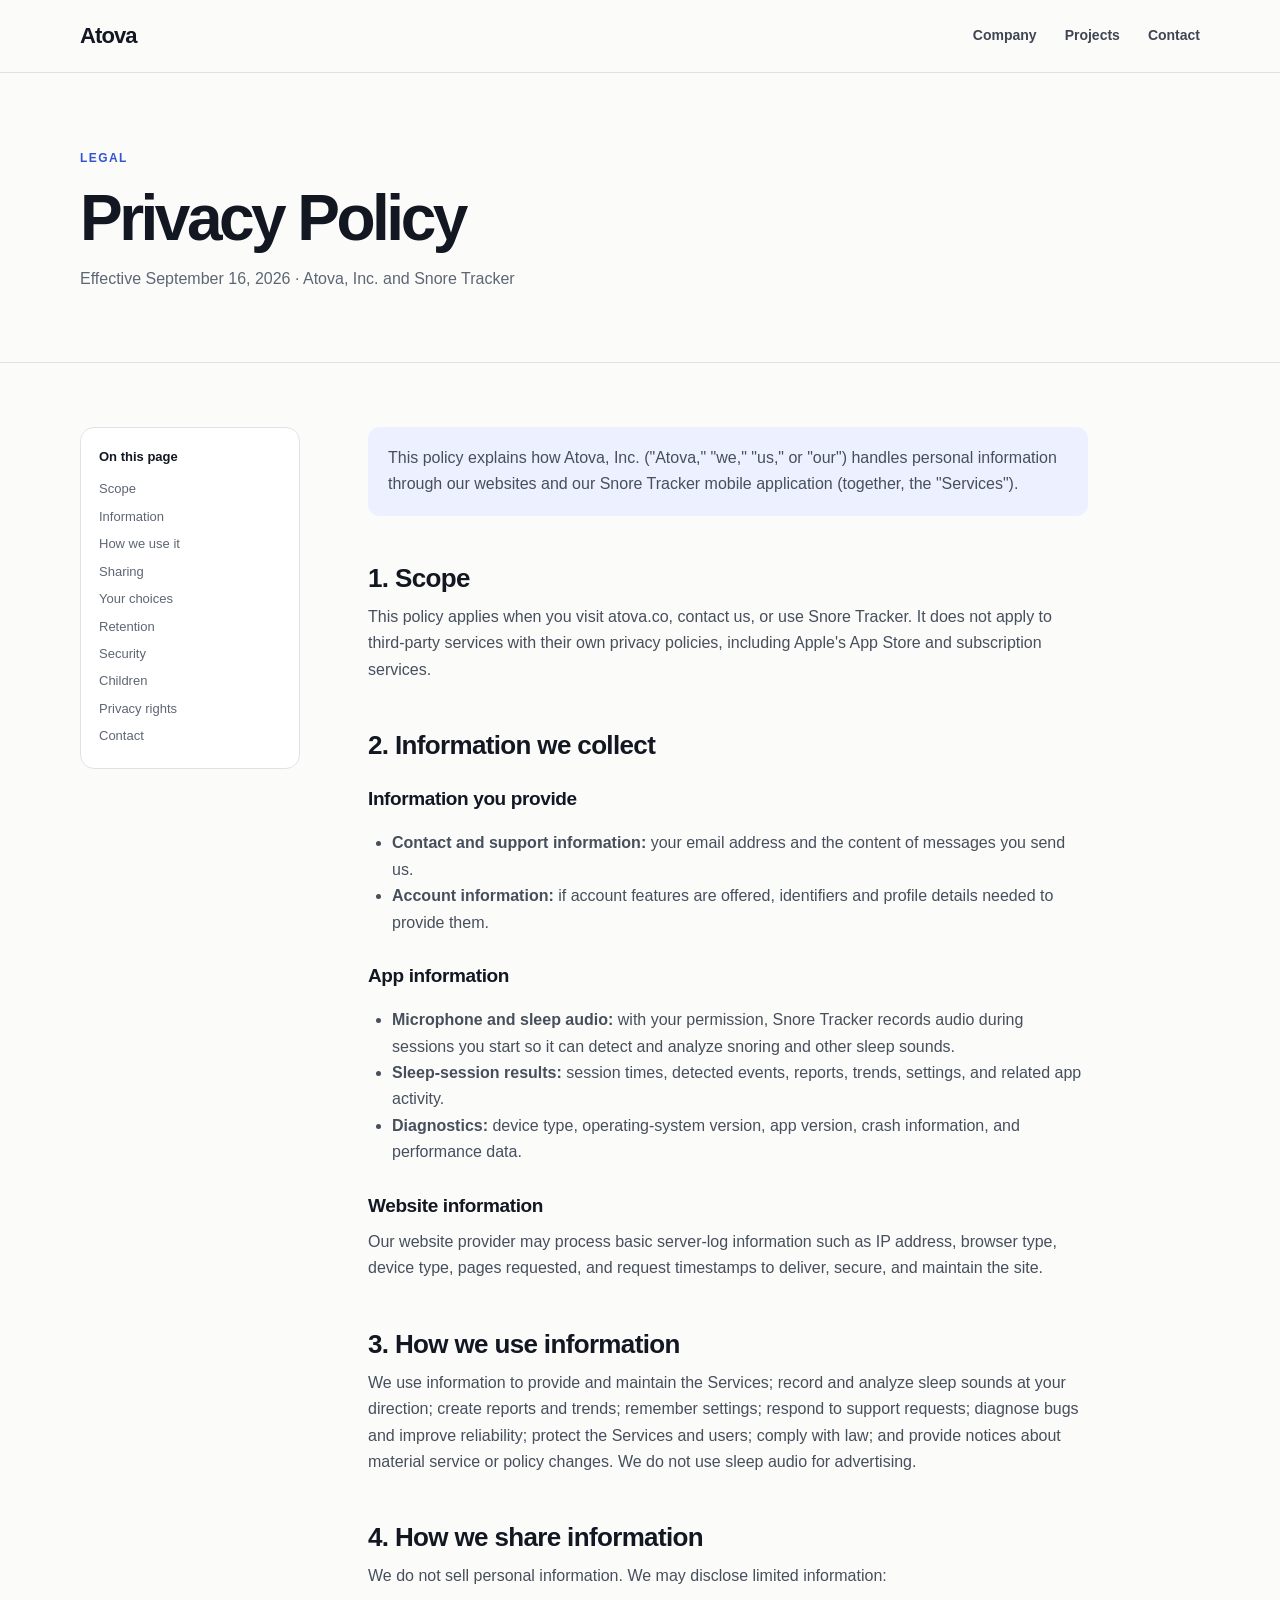
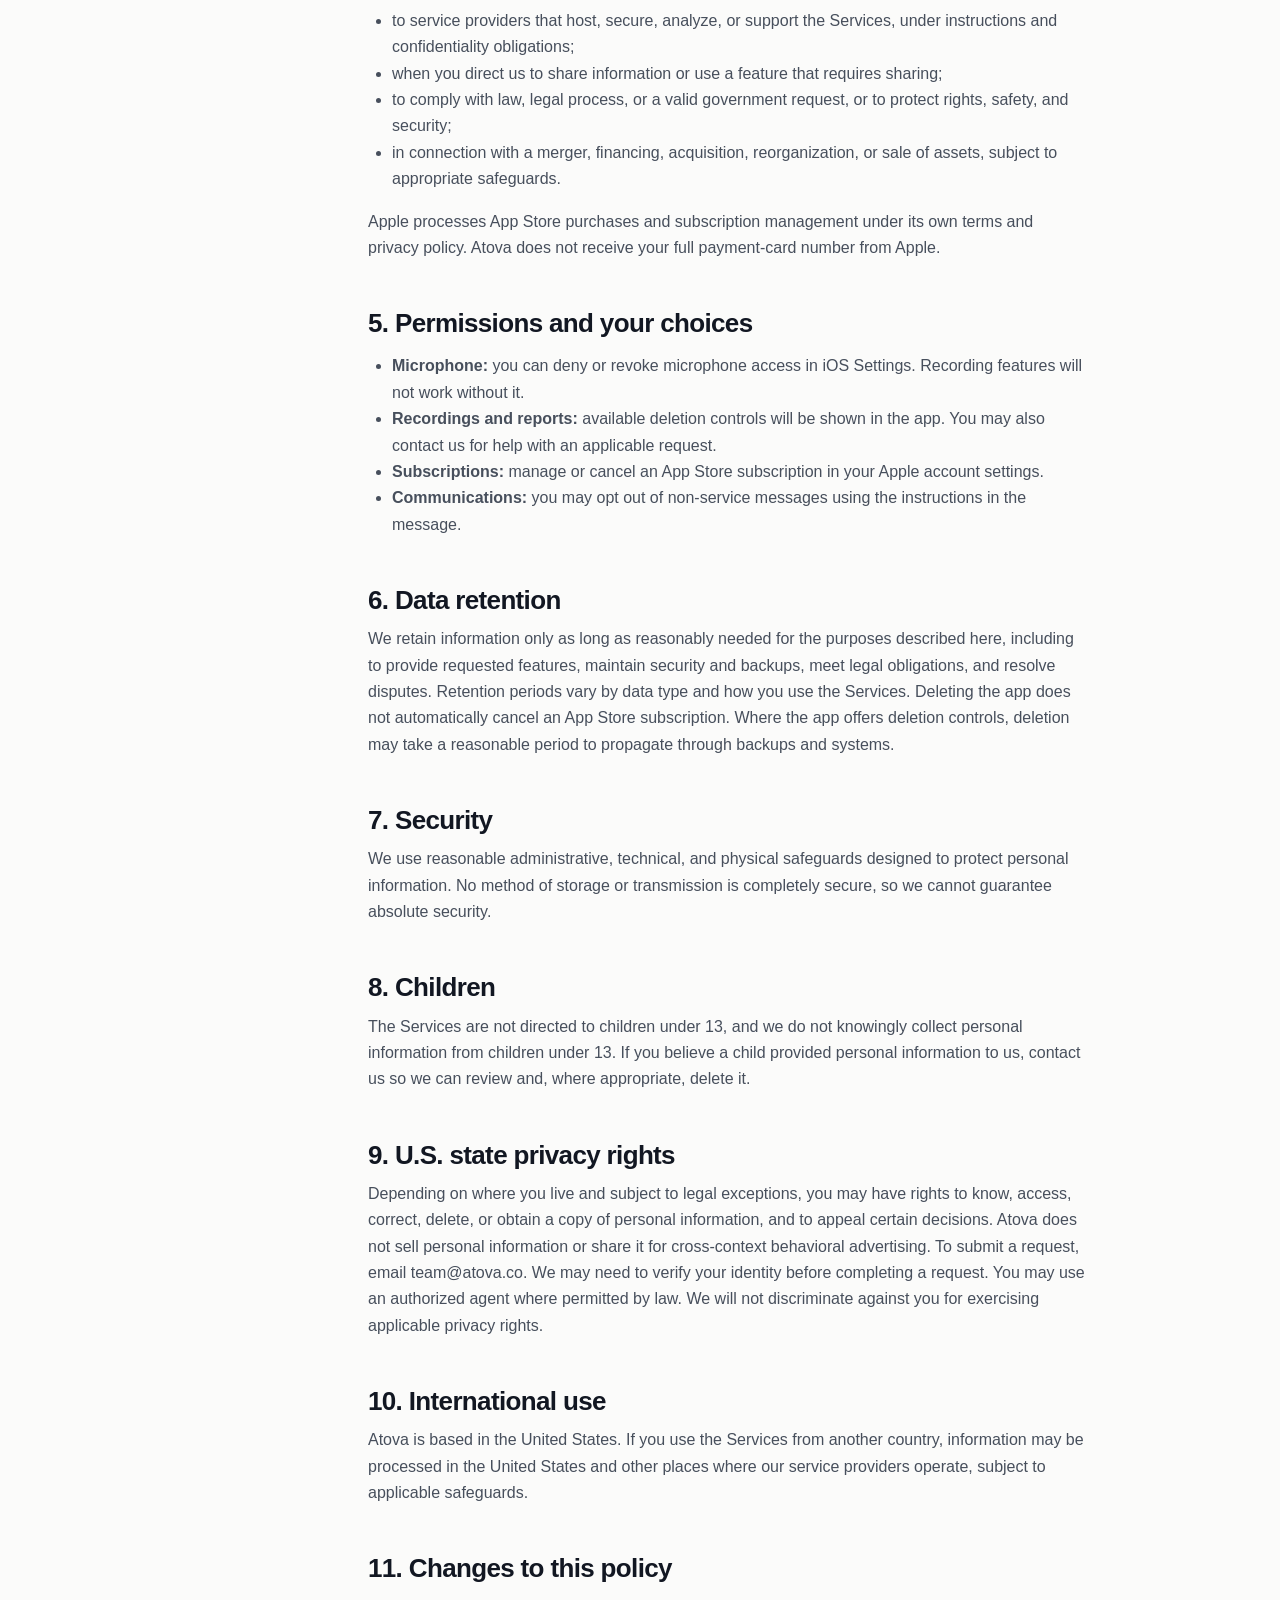
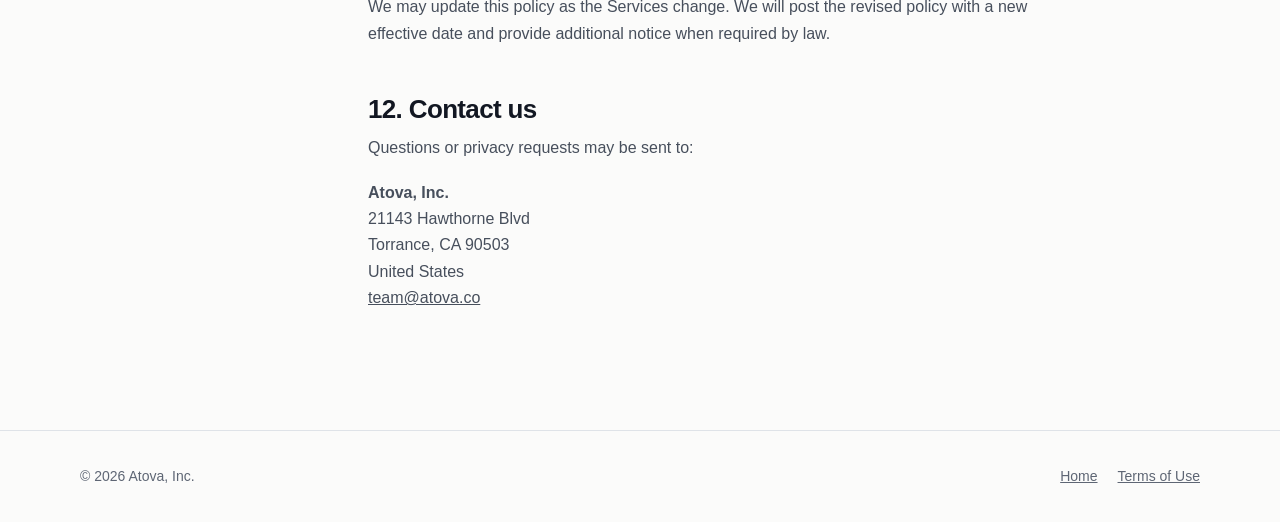
==== privacy.html @ 7763f6fb "Sync production privacy.html" ====
<!doctype html><html lang="en"><head><meta charset="utf-8"><meta name="viewport" content="width=device-width, initial-scale=1"><meta name="description" content="Privacy Policy for Atova, Inc. and Snore Tracker."><title>Privacy Policy | Atova, Inc.</title><link rel="stylesheet" href="styles.css"></head><body>
<header class="site-header"><div class="wrap header-inner"><a class="brand" href="index.html">Atova</a><nav class="site-nav"><a href="index.html#company">Company</a><a href="index.html#product">Projects</a><a href="mailto:team@atova.co">Contact</a></nav></div></header>
<main><section class="legal-hero"><div class="wrap"><div class="eyebrow">Legal</div><h1>Privacy Policy</h1><p class="legal-meta">Effective September 16, 2026 · Atova, Inc. and Snore Tracker</p></div></section><div class="wrap legal-layout"><aside class="legal-toc"><strong>On this page</strong><a href="#scope">Scope</a><a href="#collect">Information</a><a href="#use">How we use it</a><a href="#sharing">Sharing</a><a href="#choices">Your choices</a><a href="#retention">Retention</a><a href="#security">Security</a><a href="#children">Children</a><a href="#rights">Privacy rights</a><a href="#contact">Contact</a></aside><article class="legal">
<p class="notice">This policy explains how Atova, Inc. ("Atova," "we," "us," or "our") handles personal information through our websites and our Snore Tracker mobile application (together, the "Services").</p>
<h2 id="scope">1. Scope</h2><p>This policy applies when you visit atova.co, contact us, or use Snore Tracker. It does not apply to third-party services with their own privacy policies, including Apple's App Store and subscription services.</p>
<h2 id="collect">2. Information we collect</h2><h3>Information you provide</h3><ul><li><strong>Contact and support information:</strong> your email address and the content of messages you send us.</li><li><strong>Account information:</strong> if account features are offered, identifiers and profile details needed to provide them.</li></ul><h3>App information</h3><ul><li><strong>Microphone and sleep audio:</strong> with your permission, Snore Tracker records audio during sessions you start so it can detect and analyze snoring and other sleep sounds.</li><li><strong>Sleep-session results:</strong> session times, detected events, reports, trends, settings, and related app activity.</li><li><strong>Diagnostics:</strong> device type, operating-system version, app version, crash information, and performance data.</li></ul><h3>Website information</h3><p>Our website provider may process basic server-log information such as IP address, browser type, device type, pages requested, and request timestamps to deliver, secure, and maintain the site.</p>
<h2 id="use">3. How we use information</h2><p>We use information to provide and maintain the Services; record and analyze sleep sounds at your direction; create reports and trends; remember settings; respond to support requests; diagnose bugs and improve reliability; protect the Services and users; comply with law; and provide notices about material service or policy changes. We do not use sleep audio for advertising.</p>
<h2 id="sharing">4. How we share information</h2><p>We do not sell personal information. We may disclose limited information:</p><ul><li>to service providers that host, secure, analyze, or support the Services, under instructions and confidentiality obligations;</li><li>when you direct us to share information or use a feature that requires sharing;</li><li>to comply with law, legal process, or a valid government request, or to protect rights, safety, and security;</li><li>in connection with a merger, financing, acquisition, reorganization, or sale of assets, subject to appropriate safeguards.</li></ul><p>Apple processes App Store purchases and subscription management under its own terms and privacy policy. Atova does not receive your full payment-card number from Apple.</p>
<h2 id="choices">5. Permissions and your choices</h2><ul><li><strong>Microphone:</strong> you can deny or revoke microphone access in iOS Settings. Recording features will not work without it.</li><li><strong>Recordings and reports:</strong> available deletion controls will be shown in the app. You may also contact us for help with an applicable request.</li><li><strong>Subscriptions:</strong> manage or cancel an App Store subscription in your Apple account settings.</li><li><strong>Communications:</strong> you may opt out of non-service messages using the instructions in the message.</li></ul>
<h2 id="retention">6. Data retention</h2><p>We retain information only as long as reasonably needed for the purposes described here, including to provide requested features, maintain security and backups, meet legal obligations, and resolve disputes. Retention periods vary by data type and how you use the Services. Deleting the app does not automatically cancel an App Store subscription. Where the app offers deletion controls, deletion may take a reasonable period to propagate through backups and systems.</p>
<h2 id="security">7. Security</h2><p>We use reasonable administrative, technical, and physical safeguards designed to protect personal information. No method of storage or transmission is completely secure, so we cannot guarantee absolute security.</p>
<h2 id="children">8. Children</h2><p>The Services are not directed to children under 13, and we do not knowingly collect personal information from children under 13. If you believe a child provided personal information to us, contact us so we can review and, where appropriate, delete it.</p>
<h2 id="rights">9. U.S. state privacy rights</h2><p>Depending on where you live and subject to legal exceptions, you may have rights to know, access, correct, delete, or obtain a copy of personal information, and to appeal certain decisions. Atova does not sell personal information or share it for cross-context behavioral advertising. To submit a request, email team@atova.co. We may need to verify your identity before completing a request. You may use an authorized agent where permitted by law. We will not discriminate against you for exercising applicable privacy rights.</p>
<h2>10. International use</h2><p>Atova is based in the United States. If you use the Services from another country, information may be processed in the United States and other places where our service providers operate, subject to applicable safeguards.</p>
<h2>11. Changes to this policy</h2><p>We may update this policy as the Services change. We will post the revised policy with a new effective date and provide additional notice when required by law.</p>
<h2 id="contact">12. Contact us</h2><p>Questions or privacy requests may be sent to:</p><p><strong>Atova, Inc.</strong><br>21143 Hawthorne Blvd<br>Torrance, CA 90503<br>United States<br><a href="mailto:team@atova.co">team@atova.co</a></p>
</article></div></main><footer class="site-footer"><div class="wrap footer-inner"><span>© 2026 Atova, Inc.</span><div class="footer-links"><a href="index.html">Home</a><a href="terms.html">Terms of Use</a></div></div></footer></body></html>
---- styles.css ----
:root {
  --ink: #121722;
  --muted: #5e6674;
  --line: #dfe3e8;
  --paper: #fbfbfa;
  --card: #ffffff;
  --blue: #3454d1;
  --blue-soft: #edf1ff;
  --night: #18223c;
  --max: 1120px;
}
* { box-sizing: border-box; }
html { scroll-behavior: smooth; }
body { margin: 0; color: var(--ink); background: var(--paper); font: 16px/1.65 -apple-system, BlinkMacSystemFont, "Segoe UI", Helvetica, Arial, sans-serif; }
a { color: inherit; }
.wrap { width: min(calc(100% - 40px), var(--max)); margin: 0 auto; }
.site-header { position: sticky; top: 0; z-index: 10; background: rgba(251,251,250,.94); border-bottom: 1px solid var(--line); backdrop-filter: blur(14px); }
.header-inner { height: 72px; display: flex; align-items: center; justify-content: space-between; gap: 28px; }
.brand { font-weight: 760; letter-spacing: -.04em; font-size: 22px; text-decoration: none; }
.site-nav { display: flex; align-items: center; gap: 28px; }
.site-nav a { color: #3f4652; text-decoration: none; font-size: 14px; font-weight: 620; }
.site-nav a:hover { color: var(--blue); }
.hero { padding: 112px 0 96px; border-bottom: 1px solid var(--line); overflow: hidden; }
.eyebrow { color: var(--blue); text-transform: uppercase; letter-spacing: .12em; font-size: 12px; font-weight: 760; }
h1 { max-width: 820px; margin: 18px 0 24px; font-size: clamp(46px, 7vw, 82px); line-height: .98; letter-spacing: -.055em; }
.lede { max-width: 680px; margin: 0; color: var(--muted); font-size: clamp(18px, 2.2vw, 22px); line-height: 1.55; }
.hero-actions { display: flex; flex-wrap: wrap; gap: 14px; margin-top: 36px; }
.button { display: inline-flex; align-items: center; justify-content: center; min-height: 48px; padding: 0 20px; border-radius: 10px; background: var(--night); color: white; text-decoration: none; font-weight: 700; font-size: 14px; }
.button.secondary { background: transparent; color: var(--ink); border: 1px solid var(--line); }
.section { padding: 88px 0; }
.section + .section { border-top: 1px solid var(--line); }
.grid-two { display: grid; grid-template-columns: .75fr 1.25fr; gap: 72px; align-items: start; }
h2 { margin: 10px 0 18px; font-size: clamp(32px, 4vw, 48px); line-height: 1.08; letter-spacing: -.045em; }
h3 { margin: 0 0 8px; font-size: 19px; letter-spacing: -.02em; }
p { margin: 0 0 18px; }
.copy { color: var(--muted); font-size: 18px; }
.product-card { position: relative; overflow: hidden; min-height: 430px; padding: 48px; border-radius: 24px; background: var(--night); color: white; box-shadow: 0 22px 70px rgba(17,27,53,.12); }
.product-card:after { content: ""; position: absolute; width: 330px; height: 330px; right: -70px; bottom: -100px; border-radius: 50%; background: radial-gradient(circle at 35% 30%, #7894ff, #3f57b6 45%, transparent 70%); opacity: .85; }
.product-tag { position: relative; z-index: 1; display: inline-block; padding: 6px 10px; border: 1px solid rgba(255,255,255,.25); border-radius: 999px; font-size: 12px; letter-spacing: .05em; text-transform: uppercase; }
.product-card h2 { position: relative; z-index: 1; max-width: 620px; margin-top: 48px; font-size: clamp(38px,5vw,60px); }
.product-card p { position: relative; z-index: 1; max-width: 620px; color: #ced6ee; font-size: 19px; }
.feature-grid { position: relative; z-index: 1; display: grid; grid-template-columns: repeat(3,1fr); gap: 14px; margin-top: 44px; max-width: 760px; }
.feature { padding: 18px; border-radius: 14px; background: rgba(255,255,255,.08); border: 1px solid rgba(255,255,255,.08); }
.feature strong { display: block; font-size: 14px; }
.feature span { color: #b8c2df; font-size: 13px; }
.details { display: grid; grid-template-columns: repeat(2,1fr); gap: 16px; }
.detail { padding: 26px; border: 1px solid var(--line); border-radius: 16px; background: var(--card); }
.detail p { color: var(--muted); margin: 0; }
.contact-box { padding: 36px; background: var(--blue-soft); border-radius: 20px; }
.contact-box a { color: var(--blue); font-weight: 700; }
.site-footer { padding: 34px 0; border-top: 1px solid var(--line); color: var(--muted); font-size: 14px; }
.footer-inner { display: flex; justify-content: space-between; gap: 24px; flex-wrap: wrap; }
.footer-links { display: flex; gap: 20px; }
.legal-hero { padding: 76px 0 52px; border-bottom: 1px solid var(--line); }
.legal-hero h1 { font-size: clamp(40px,6vw,64px); margin-bottom: 16px; }
.legal-meta { color: var(--muted); }
.legal-layout { display: grid; grid-template-columns: 220px minmax(0,720px); gap: 68px; padding: 64px 0 100px; }
.legal-toc { position: sticky; top: 100px; align-self: start; padding: 18px; border: 1px solid var(--line); border-radius: 14px; background: var(--card); font-size: 13px; }
.legal-toc strong { display: block; margin-bottom: 8px; }
.legal-toc a { display: block; padding: 3px 0; color: var(--muted); text-decoration: none; }
.legal h2 { margin: 48px 0 12px; font-size: 26px; letter-spacing: -.025em; }
.legal h2:first-child { margin-top: 0; }
.legal h3 { margin-top: 24px; }
.legal p, .legal li { color: #474f5c; }
.legal ul { padding-left: 24px; }
.notice { padding: 18px 20px; border-radius: 12px; background: var(--blue-soft); color: #27396d; }
@media (max-width: 760px) {
  .wrap { width: min(calc(100% - 28px), var(--max)); }
  .header-inner { height: 64px; }
  .site-nav { gap: 16px; }
  .site-nav a:nth-child(-n+2) { display: none; }
  .hero { padding: 76px 0 64px; }
  h1 { font-size: 48px; }
  .section { padding: 64px 0; }
  .grid-two, .legal-layout { grid-template-columns: 1fr; gap: 32px; }
  .legal-toc { display: none; }
  .product-card { padding: 28px; min-height: auto; }
  .feature-grid, .details { grid-template-columns: 1fr; }
  .product-card:after { opacity: .5; }
  .legal-hero { padding: 54px 0 36px; }
  .legal-layout { padding: 44px 0 72px; }
}
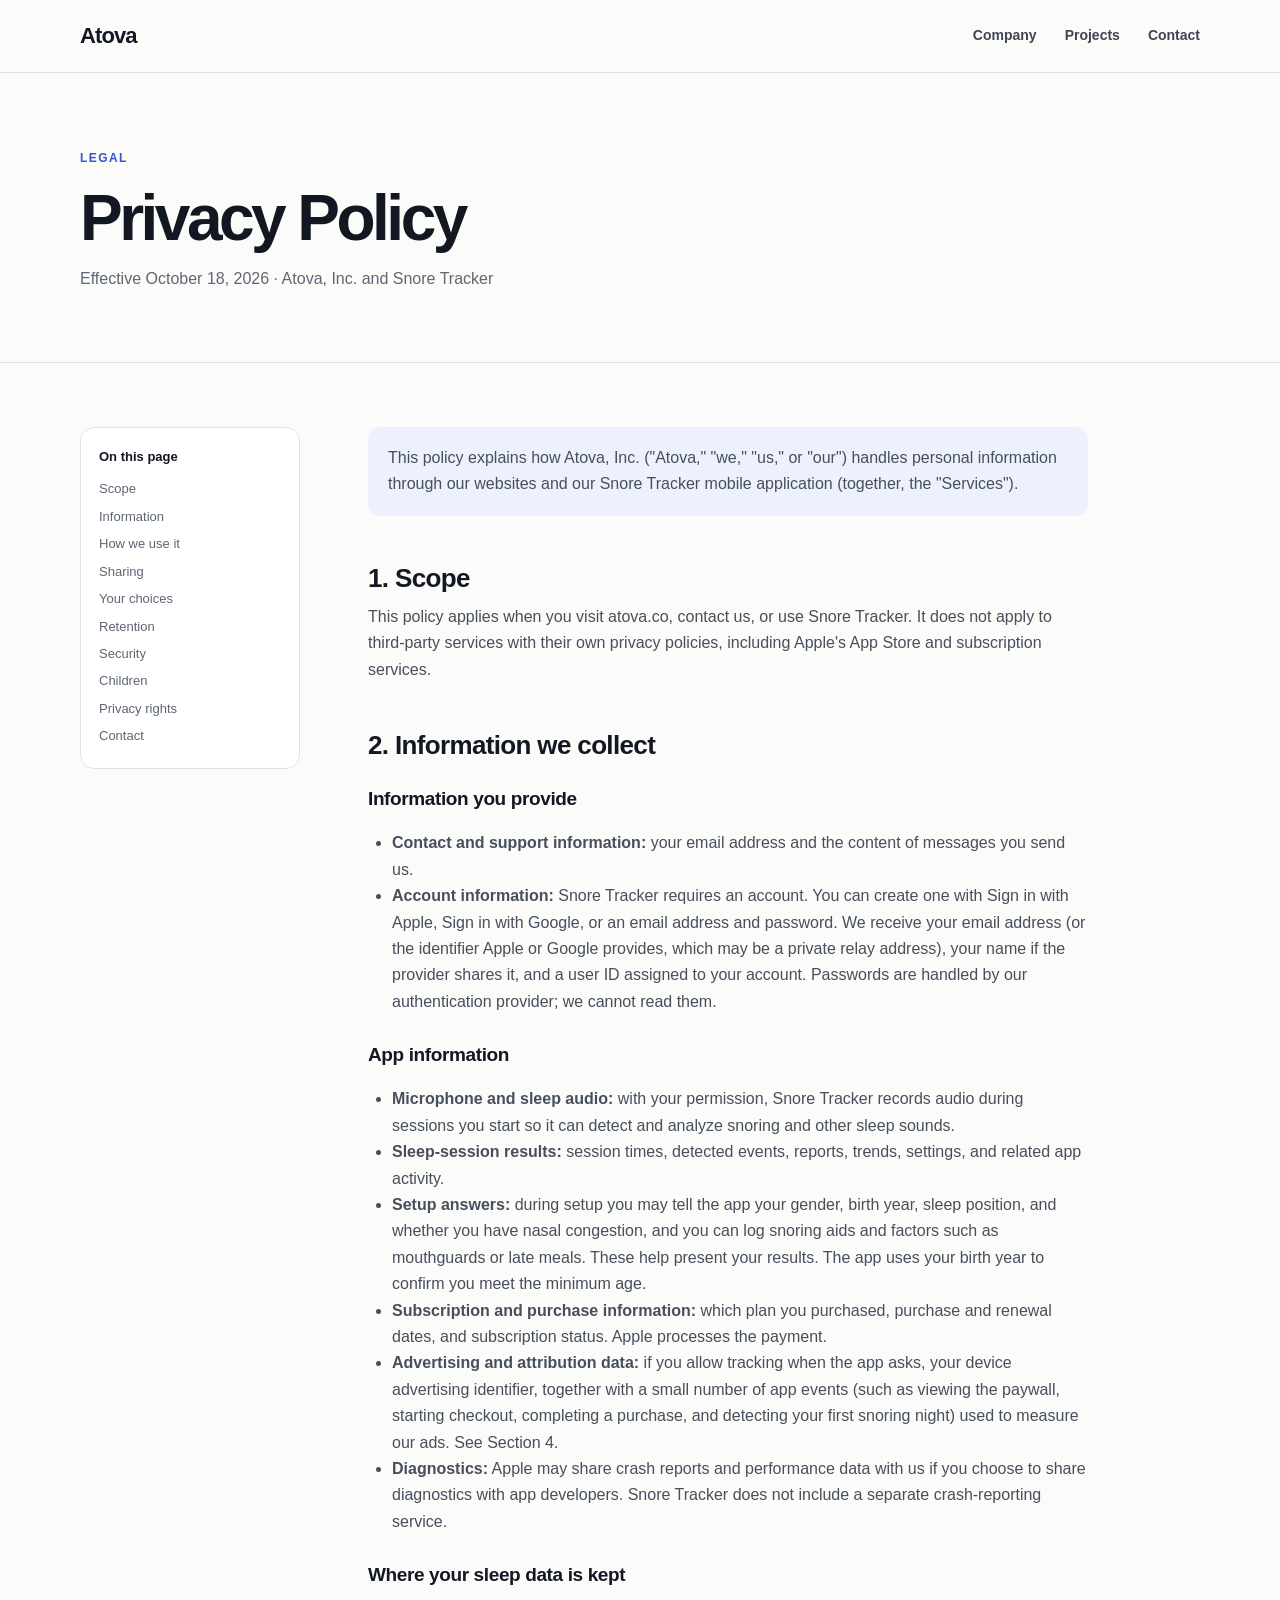
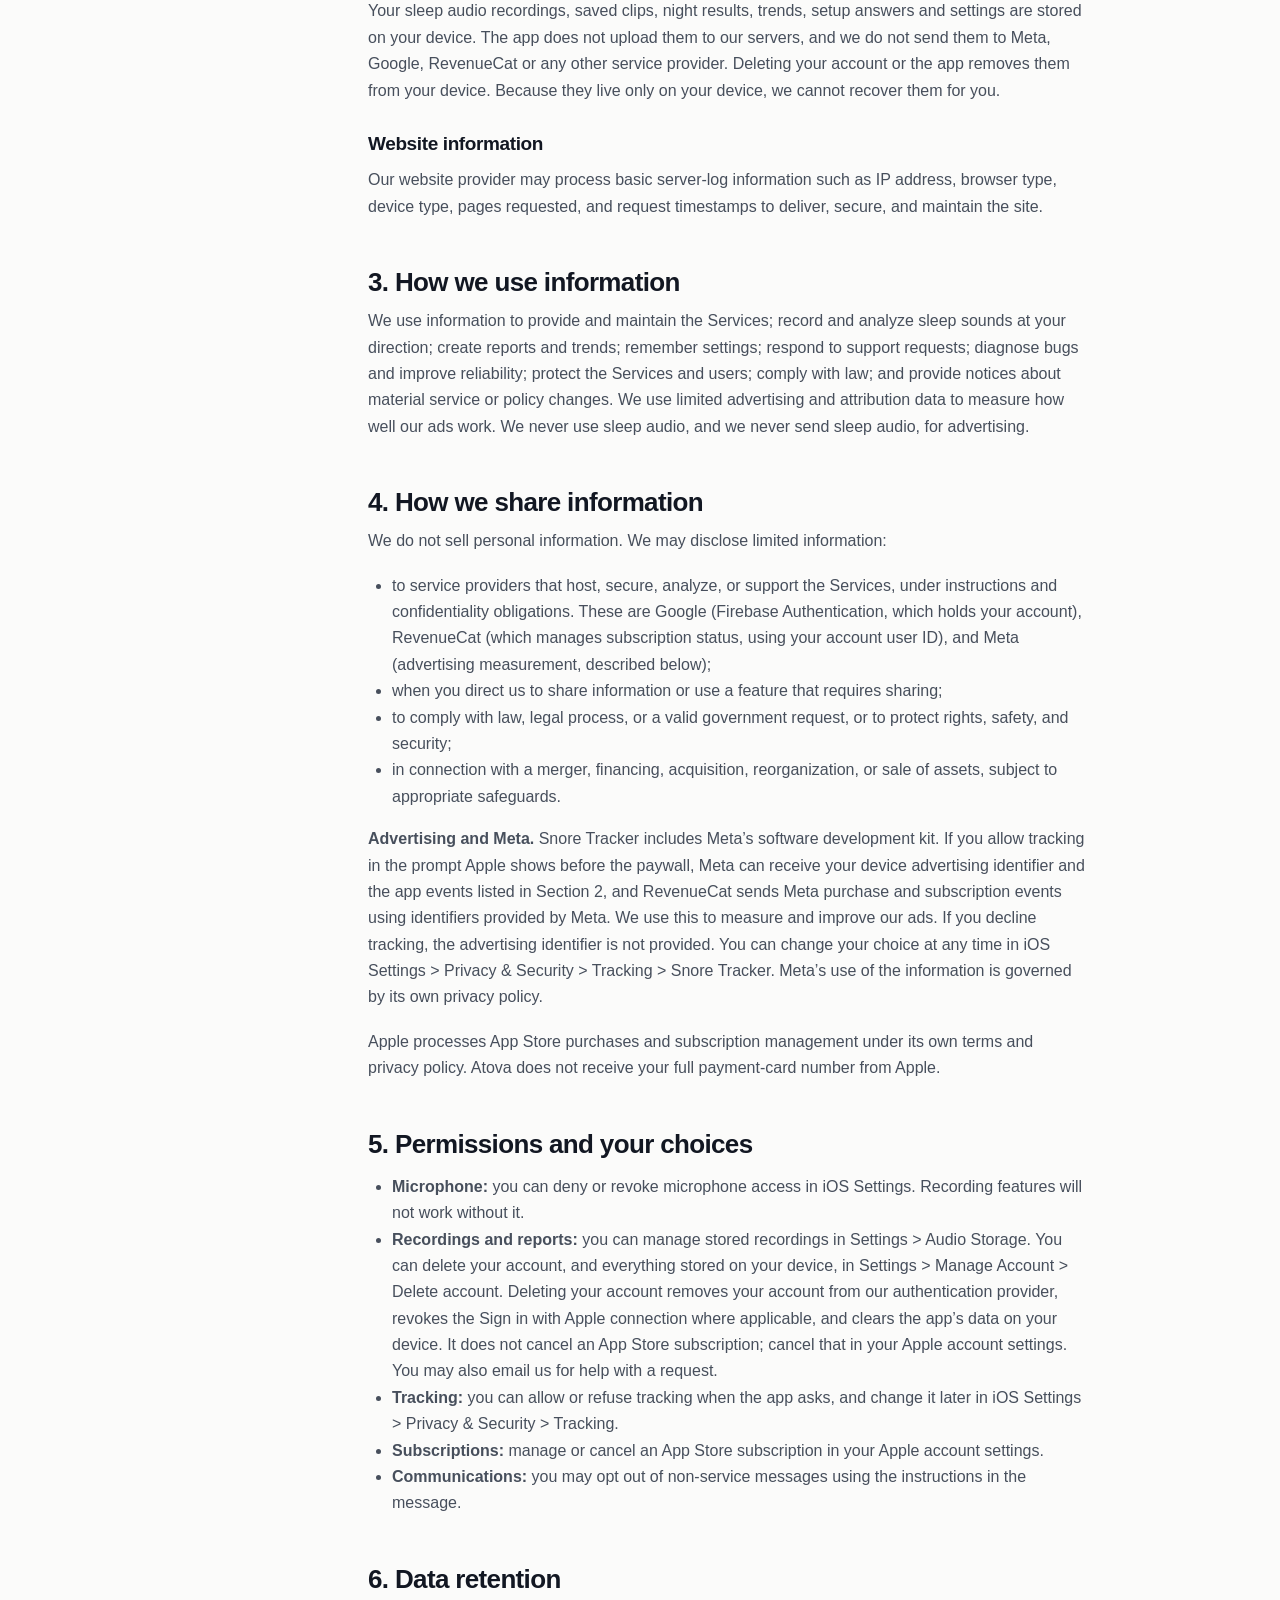
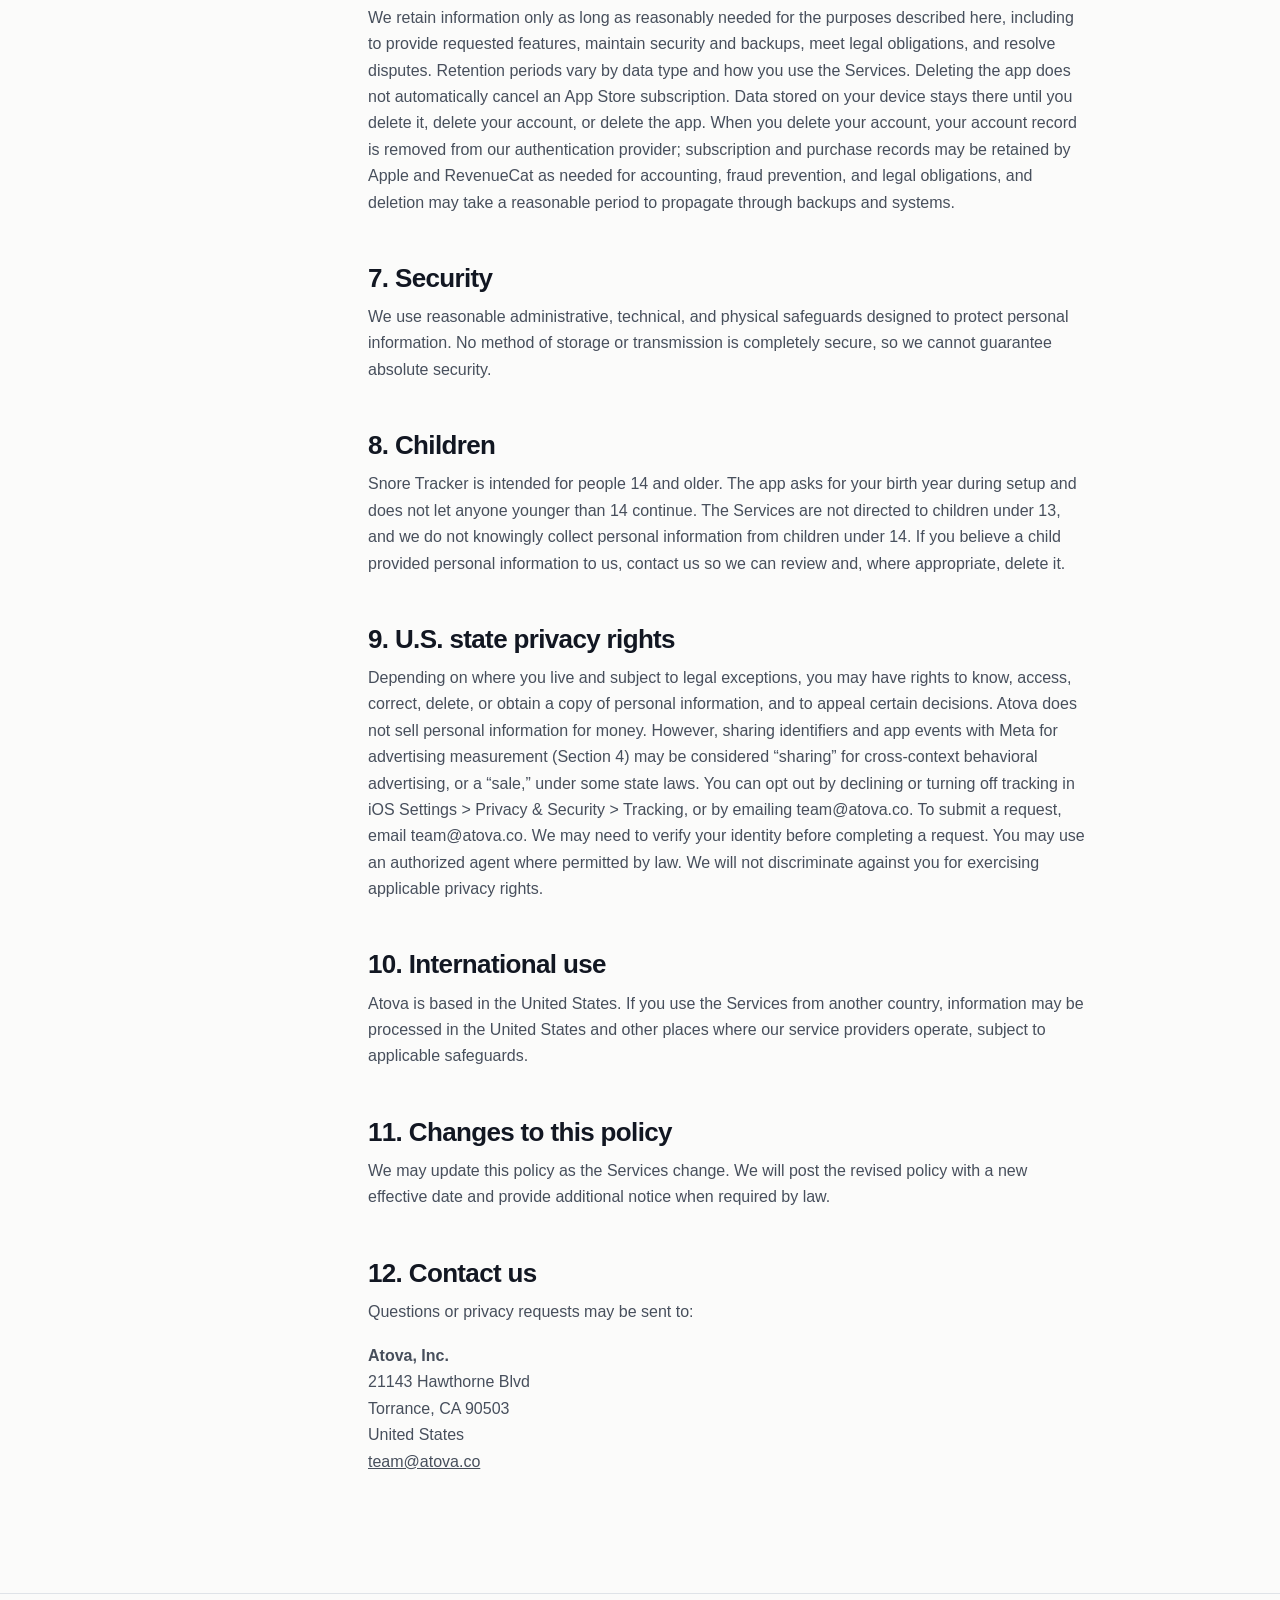
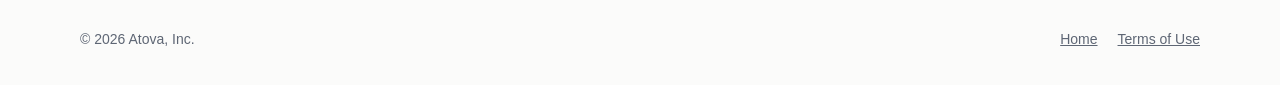
==== commit f16fc126: "Privacy policy: match what Snore Tracker actually does Name Firebase, RevenueCat and Meta; describe " ====
--- a/privacy.html
+++ b/privacy.html
@@ -1,16 +1,16 @@
 <!doctype html><html lang="en"><head><meta charset="utf-8"><meta name="viewport" content="width=device-width, initial-scale=1"><meta name="description" content="Privacy Policy for Atova, Inc. and Snore Tracker."><title>Privacy Policy | Atova, Inc.</title><link rel="stylesheet" href="styles.css"></head><body>
 <header class="site-header"><div class="wrap header-inner"><a class="brand" href="index.html">Atova</a><nav class="site-nav"><a href="index.html#company">Company</a><a href="index.html#product">Projects</a><a href="mailto:team@atova.co">Contact</a></nav></div></header>
-<main><section class="legal-hero"><div class="wrap"><div class="eyebrow">Legal</div><h1>Privacy Policy</h1><p class="legal-meta">Effective September 16, 2026 · Atova, Inc. and Snore Tracker</p></div></section><div class="wrap legal-layout"><aside class="legal-toc"><strong>On this page</strong><a href="#scope">Scope</a><a href="#collect">Information</a><a href="#use">How we use it</a><a href="#sharing">Sharing</a><a href="#choices">Your choices</a><a href="#retention">Retention</a><a href="#security">Security</a><a href="#children">Children</a><a href="#rights">Privacy rights</a><a href="#contact">Contact</a></aside><article class="legal">
+<main><section class="legal-hero"><div class="wrap"><div class="eyebrow">Legal</div><h1>Privacy Policy</h1><p class="legal-meta">Effective October 18, 2026 · Atova, Inc. and Snore Tracker</p></div></section><div class="wrap legal-layout"><aside class="legal-toc"><strong>On this page</strong><a href="#scope">Scope</a><a href="#collect">Information</a><a href="#use">How we use it</a><a href="#sharing">Sharing</a><a href="#choices">Your choices</a><a href="#retention">Retention</a><a href="#security">Security</a><a href="#children">Children</a><a href="#rights">Privacy rights</a><a href="#contact">Contact</a></aside><article class="legal">
 <p class="notice">This policy explains how Atova, Inc. ("Atova," "we," "us," or "our") handles personal information through our websites and our Snore Tracker mobile application (together, the "Services").</p>
 <h2 id="scope">1. Scope</h2><p>This policy applies when you visit atova.co, contact us, or use Snore Tracker. It does not apply to third-party services with their own privacy policies, including Apple's App Store and subscription services.</p>
-<h2 id="collect">2. Information we collect</h2><h3>Information you provide</h3><ul><li><strong>Contact and support information:</strong> your email address and the content of messages you send us.</li><li><strong>Account information:</strong> if account features are offered, identifiers and profile details needed to provide them.</li></ul><h3>App information</h3><ul><li><strong>Microphone and sleep audio:</strong> with your permission, Snore Tracker records audio during sessions you start so it can detect and analyze snoring and other sleep sounds.</li><li><strong>Sleep-session results:</strong> session times, detected events, reports, trends, settings, and related app activity.</li><li><strong>Diagnostics:</strong> device type, operating-system version, app version, crash information, and performance data.</li></ul><h3>Website information</h3><p>Our website provider may process basic server-log information such as IP address, browser type, device type, pages requested, and request timestamps to deliver, secure, and maintain the site.</p>
-<h2 id="use">3. How we use information</h2><p>We use information to provide and maintain the Services; record and analyze sleep sounds at your direction; create reports and trends; remember settings; respond to support requests; diagnose bugs and improve reliability; protect the Services and users; comply with law; and provide notices about material service or policy changes. We do not use sleep audio for advertising.</p>
-<h2 id="sharing">4. How we share information</h2><p>We do not sell personal information. We may disclose limited information:</p><ul><li>to service providers that host, secure, analyze, or support the Services, under instructions and confidentiality obligations;</li><li>when you direct us to share information or use a feature that requires sharing;</li><li>to comply with law, legal process, or a valid government request, or to protect rights, safety, and security;</li><li>in connection with a merger, financing, acquisition, reorganization, or sale of assets, subject to appropriate safeguards.</li></ul><p>Apple processes App Store purchases and subscription management under its own terms and privacy policy. Atova does not receive your full payment-card number from Apple.</p>
-<h2 id="choices">5. Permissions and your choices</h2><ul><li><strong>Microphone:</strong> you can deny or revoke microphone access in iOS Settings. Recording features will not work without it.</li><li><strong>Recordings and reports:</strong> available deletion controls will be shown in the app. You may also contact us for help with an applicable request.</li><li><strong>Subscriptions:</strong> manage or cancel an App Store subscription in your Apple account settings.</li><li><strong>Communications:</strong> you may opt out of non-service messages using the instructions in the message.</li></ul>
-<h2 id="retention">6. Data retention</h2><p>We retain information only as long as reasonably needed for the purposes described here, including to provide requested features, maintain security and backups, meet legal obligations, and resolve disputes. Retention periods vary by data type and how you use the Services. Deleting the app does not automatically cancel an App Store subscription. Where the app offers deletion controls, deletion may take a reasonable period to propagate through backups and systems.</p>
+<h2 id="collect">2. Information we collect</h2><h3>Information you provide</h3><ul><li><strong>Contact and support information:</strong> your email address and the content of messages you send us.</li><li><strong>Account information:</strong> Snore Tracker requires an account. You can create one with Sign in with Apple, Sign in with Google, or an email address and password. We receive your email address (or the identifier Apple or Google provides, which may be a private relay address), your name if the provider shares it, and a user ID assigned to your account. Passwords are handled by our authentication provider; we cannot read them.</li></ul><h3>App information</h3><ul><li><strong>Microphone and sleep audio:</strong> with your permission, Snore Tracker records audio during sessions you start so it can detect and analyze snoring and other sleep sounds.</li><li><strong>Sleep-session results:</strong> session times, detected events, reports, trends, settings, and related app activity.</li><li><strong>Setup answers:</strong> during setup you may tell the app your gender, birth year, sleep position, and whether you have nasal congestion, and you can log snoring aids and factors such as mouthguards or late meals. These help present your results. The app uses your birth year to confirm you meet the minimum age.</li><li><strong>Subscription and purchase information:</strong> which plan you purchased, purchase and renewal dates, and subscription status. Apple processes the payment.</li><li><strong>Advertising and attribution data:</strong> if you allow tracking when the app asks, your device advertising identifier, together with a small number of app events (such as viewing the paywall, starting checkout, completing a purchase, and detecting your first snoring night) used to measure our ads. See Section 4.</li><li><strong>Diagnostics:</strong> Apple may share crash reports and performance data with us if you choose to share diagnostics with app developers. Snore Tracker does not include a separate crash-reporting service.</li></ul><h3>Where your sleep data is kept</h3><p>Your sleep audio recordings, saved clips, night results, trends, setup answers and settings are stored on your device. The app does not upload them to our servers, and we do not send them to Meta, Google, RevenueCat or any other service provider. Deleting your account or the app removes them from your device. Because they live only on your device, we cannot recover them for you.</p><h3>Website information</h3><p>Our website provider may process basic server-log information such as IP address, browser type, device type, pages requested, and request timestamps to deliver, secure, and maintain the site.</p>
+<h2 id="use">3. How we use information</h2><p>We use information to provide and maintain the Services; record and analyze sleep sounds at your direction; create reports and trends; remember settings; respond to support requests; diagnose bugs and improve reliability; protect the Services and users; comply with law; and provide notices about material service or policy changes. We use limited advertising and attribution data to measure how well our ads work. We never use sleep audio, and we never send sleep audio, for advertising.</p>
+<h2 id="sharing">4. How we share information</h2><p>We do not sell personal information. We may disclose limited information:</p><ul><li>to service providers that host, secure, analyze, or support the Services, under instructions and confidentiality obligations. These are Google (Firebase Authentication, which holds your account), RevenueCat (which manages subscription status, using your account user ID), and Meta (advertising measurement, described below);</li><li>when you direct us to share information or use a feature that requires sharing;</li><li>to comply with law, legal process, or a valid government request, or to protect rights, safety, and security;</li><li>in connection with a merger, financing, acquisition, reorganization, or sale of assets, subject to appropriate safeguards.</li></ul><p><strong>Advertising and Meta.</strong> Snore Tracker includes Meta&#8217;s software development kit. If you allow tracking in the prompt Apple shows before the paywall, Meta can receive your device advertising identifier and the app events listed in Section 2, and RevenueCat sends Meta purchase and subscription events using identifiers provided by Meta. We use this to measure and improve our ads. If you decline tracking, the advertising identifier is not provided. You can change your choice at any time in iOS Settings &gt; Privacy &amp; Security &gt; Tracking &gt; Snore Tracker. Meta&#8217;s use of the information is governed by its own privacy policy.</p><p>Apple processes App Store purchases and subscription management under its own terms and privacy policy. Atova does not receive your full payment-card number from Apple.</p>
+<h2 id="choices">5. Permissions and your choices</h2><ul><li><strong>Microphone:</strong> you can deny or revoke microphone access in iOS Settings. Recording features will not work without it.</li><li><strong>Recordings and reports:</strong> you can manage stored recordings in Settings &gt; Audio Storage. You can delete your account, and everything stored on your device, in Settings &gt; Manage Account &gt; Delete account. Deleting your account removes your account from our authentication provider, revokes the Sign in with Apple connection where applicable, and clears the app&#8217;s data on your device. It does not cancel an App Store subscription; cancel that in your Apple account settings. You may also email us for help with a request.</li><li><strong>Tracking:</strong> you can allow or refuse tracking when the app asks, and change it later in iOS Settings &gt; Privacy &amp; Security &gt; Tracking.</li><li><strong>Subscriptions:</strong> manage or cancel an App Store subscription in your Apple account settings.</li><li><strong>Communications:</strong> you may opt out of non-service messages using the instructions in the message.</li></ul>
+<h2 id="retention">6. Data retention</h2><p>We retain information only as long as reasonably needed for the purposes described here, including to provide requested features, maintain security and backups, meet legal obligations, and resolve disputes. Retention periods vary by data type and how you use the Services. Deleting the app does not automatically cancel an App Store subscription. Data stored on your device stays there until you delete it, delete your account, or delete the app. When you delete your account, your account record is removed from our authentication provider; subscription and purchase records may be retained by Apple and RevenueCat as needed for accounting, fraud prevention, and legal obligations, and deletion may take a reasonable period to propagate through backups and systems.</p>
 <h2 id="security">7. Security</h2><p>We use reasonable administrative, technical, and physical safeguards designed to protect personal information. No method of storage or transmission is completely secure, so we cannot guarantee absolute security.</p>
-<h2 id="children">8. Children</h2><p>The Services are not directed to children under 13, and we do not knowingly collect personal information from children under 13. If you believe a child provided personal information to us, contact us so we can review and, where appropriate, delete it.</p>
-<h2 id="rights">9. U.S. state privacy rights</h2><p>Depending on where you live and subject to legal exceptions, you may have rights to know, access, correct, delete, or obtain a copy of personal information, and to appeal certain decisions. Atova does not sell personal information or share it for cross-context behavioral advertising. To submit a request, email team@atova.co. We may need to verify your identity before completing a request. You may use an authorized agent where permitted by law. We will not discriminate against you for exercising applicable privacy rights.</p>
+<h2 id="children">8. Children</h2><p>Snore Tracker is intended for people 14 and older. The app asks for your birth year during setup and does not let anyone younger than 14 continue. The Services are not directed to children under 13, and we do not knowingly collect personal information from children under 14. If you believe a child provided personal information to us, contact us so we can review and, where appropriate, delete it.</p>
+<h2 id="rights">9. U.S. state privacy rights</h2><p>Depending on where you live and subject to legal exceptions, you may have rights to know, access, correct, delete, or obtain a copy of personal information, and to appeal certain decisions. Atova does not sell personal information for money. However, sharing identifiers and app events with Meta for advertising measurement (Section 4) may be considered &ldquo;sharing&rdquo; for cross-context behavioral advertising, or a &ldquo;sale,&rdquo; under some state laws. You can opt out by declining or turning off tracking in iOS Settings &gt; Privacy &amp; Security &gt; Tracking, or by emailing team@atova.co. To submit a request, email team@atova.co. We may need to verify your identity before completing a request. You may use an authorized agent where permitted by law. We will not discriminate against you for exercising applicable privacy rights.</p>
 <h2>10. International use</h2><p>Atova is based in the United States. If you use the Services from another country, information may be processed in the United States and other places where our service providers operate, subject to applicable safeguards.</p>
 <h2>11. Changes to this policy</h2><p>We may update this policy as the Services change. We will post the revised policy with a new effective date and provide additional notice when required by law.</p>
 <h2 id="contact">12. Contact us</h2><p>Questions or privacy requests may be sent to:</p><p><strong>Atova, Inc.</strong><br>21143 Hawthorne Blvd<br>Torrance, CA 90503<br>United States<br><a href="mailto:team@atova.co">team@atova.co</a></p>
